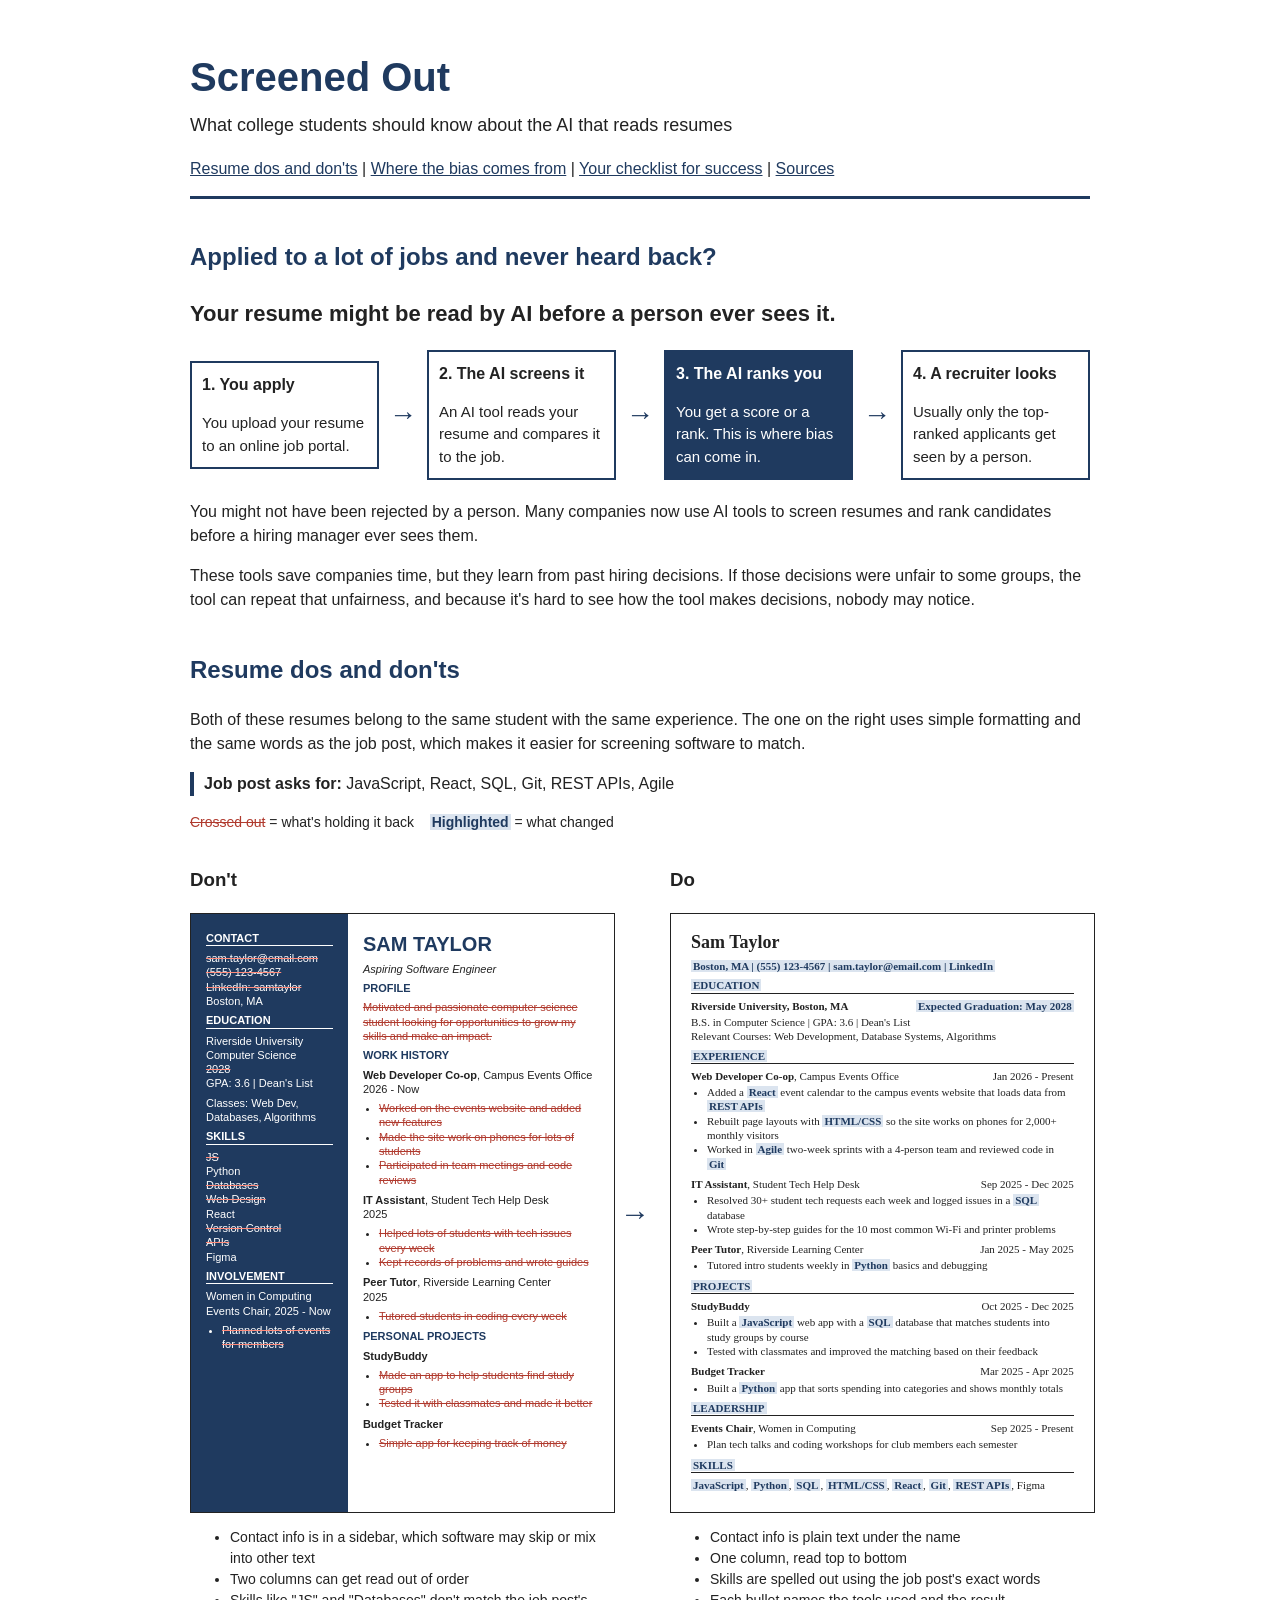
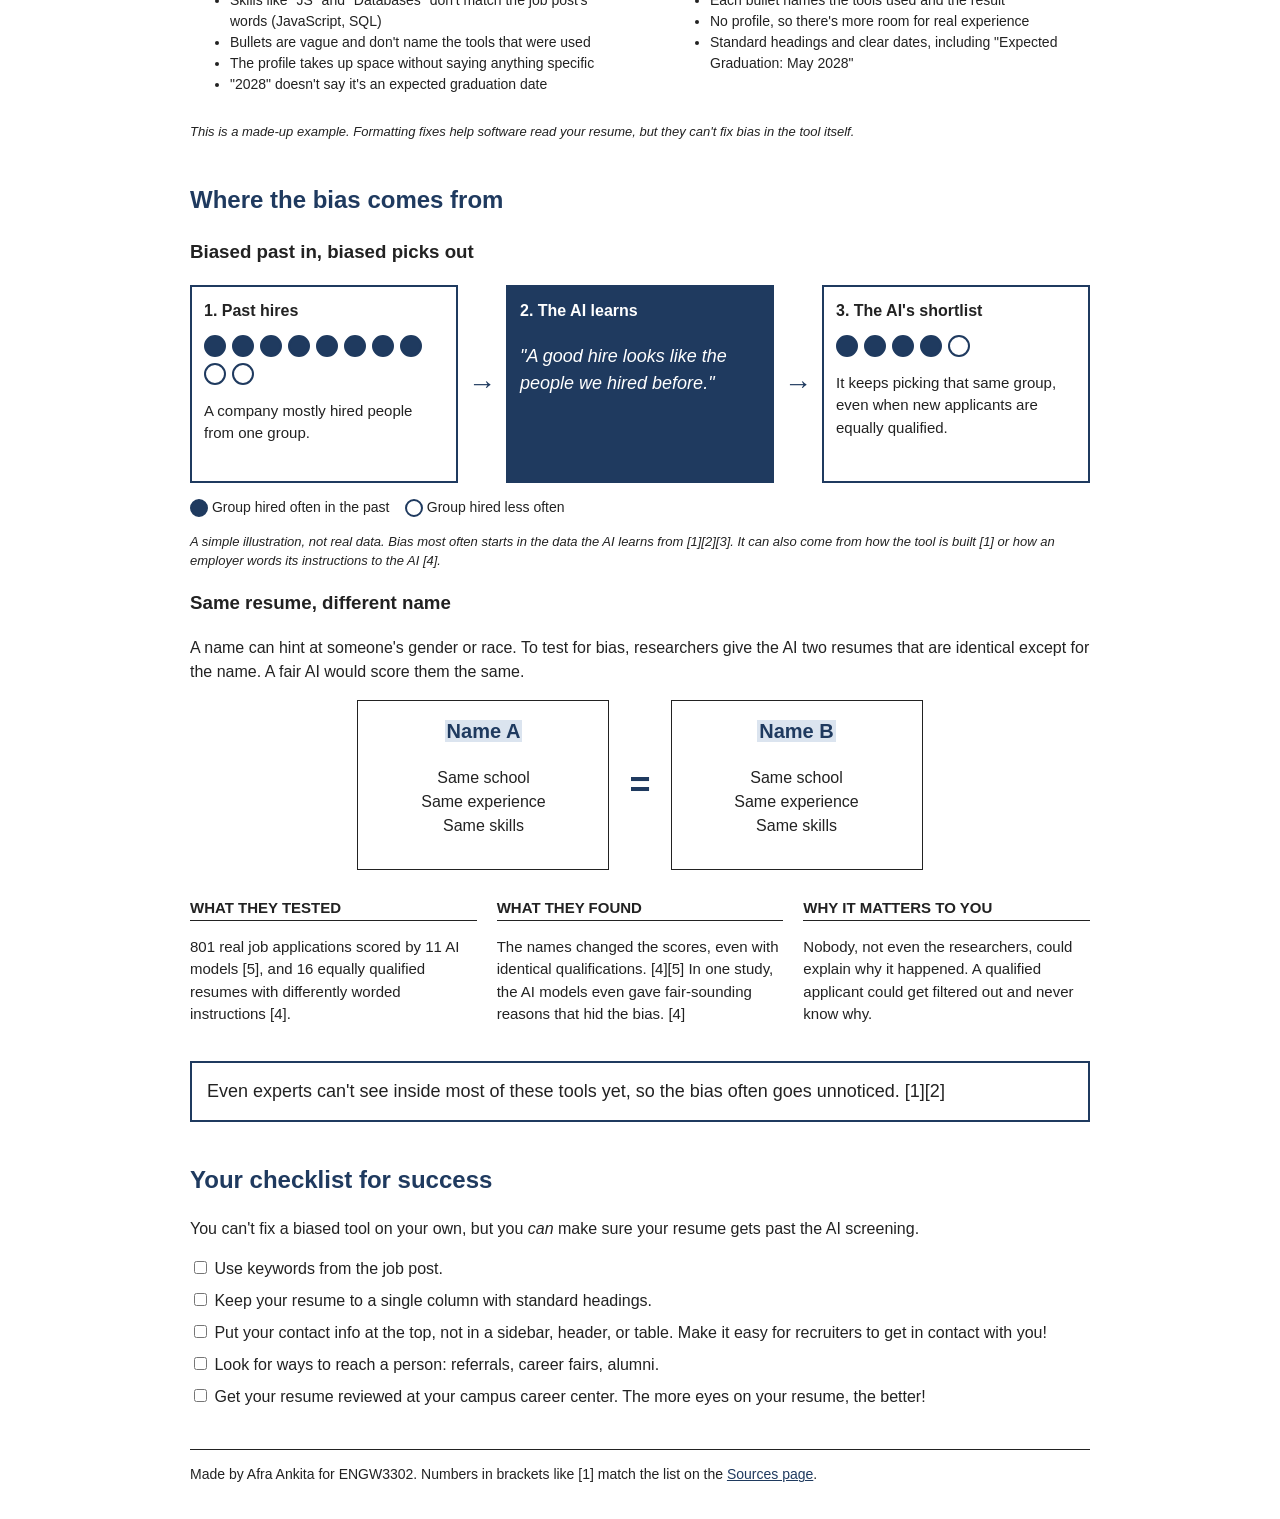
==== index.html @ 03eb6f8f "Add Screened Out draft site for ENGW 3302 Project 3 One-page guide for college students on AI resume" ====
<!DOCTYPE html>
<html lang="en">
<head>
  <meta charset="UTF-8">
  <meta name="viewport" content="width=device-width, initial-scale=1.0">
  <title>Screened Out</title>
  <link rel="stylesheet" href="styles.css">
</head>
<body>

  <header>
    <h1>Screened Out</h1>
    <p class="subtitle">What college students should know about the AI that reads resumes</p>
    <nav>
      <a href="#resumes">Resume dos and don'ts</a> |
      <a href="#bias">Where the bias comes from</a> |
      <a href="#checklist">Your checklist for success</a> |
      <a href="sources.html">Sources</a>
    </nav>
  </header>

  <main>

    <section id="how">
      <h2>Applied to a lot of jobs and never heard back?</h2>
      <p class="hook">Your resume might be read by AI before a person ever sees it.</p>

      <div class="flow">
        <div class="step">
          <strong>1. You apply</strong>
          <p>You upload your resume to an online job portal.</p>
        </div>
        <div class="arrow">&rarr;</div>
        <div class="step">
          <strong>2. The AI screens it</strong>
          <p>An AI tool reads your resume and compares it to the job.</p>
        </div>
        <div class="arrow">&rarr;</div>
        <div class="step highlight">
          <strong>3. The AI ranks you</strong>
          <p>You get a score or a rank. This is where bias can come in.</p>
        </div>
        <div class="arrow">&rarr;</div>
        <div class="step">
          <strong>4. A recruiter looks</strong>
          <p>Usually only the top-ranked applicants get seen by a person.</p>
        </div>
      </div>

      <p>You might not have been rejected by a person. Many companies now use AI tools to screen resumes and rank candidates before a hiring manager ever sees them.</p>
      <p>These tools save companies time, but they learn from past hiring decisions. If those decisions were unfair to some groups, the tool can repeat that unfairness, and because it's hard to see how the tool makes decisions, nobody may notice.</p>
    </section>

    <section id="resumes">
      <h2>Resume dos and don'ts</h2>
      <p>Both of these resumes belong to the same student with the same experience. The one on the right uses simple formatting and the same words as the job post, which makes it easier for screening software to match.</p>

      <p class="job"><strong>Job post asks for:</strong> JavaScript, React, SQL, Git, REST APIs, Agile</p>
      <p class="key"><del>Crossed out</del> = what's holding it back &nbsp;&nbsp; <mark>Highlighted</mark> = what changed</p>

      <div class="pair">
      <div class="col">
        <h3>Don't</h3>
        <div class="resume dont">
          <div class="sidebar">
            <p class="sb-head">Contact</p>
            <p><del>sam.taylor@email.com</del><br><del>(555) 123-4567</del><br><del>LinkedIn: samtaylor</del><br>Boston, MA</p>
            <p class="sb-head">Education</p>
            <p>Riverside University<br>Computer Science<br><del>2028</del><br>GPA: 3.6 | Dean's List</p>
            <p>Classes: Web Dev, Databases, Algorithms</p>
            <p class="sb-head">Skills</p>
            <p><del>JS</del><br>Python<br><del>Databases</del><br><del>Web Design</del><br>React<br><del>Version Control</del><br><del>APIs</del><br>Figma</p>
            <p class="sb-head">Involvement</p>
            <p>Women in Computing<br>Events Chair, 2025 - Now</p>
            <ul>
              <li><del>Planned lots of events for members</del></li>
            </ul>
          </div>
          <div class="main-col">
            <p class="dont-name">SAM TAYLOR</p>
            <p class="dont-title">Aspiring Software Engineer</p>
            <p class="dont-head">Profile</p>
            <p><del>Motivated and passionate computer science student looking for opportunities to grow my skills and make an impact.</del></p>
            <p class="dont-head">Work History</p>
            <p><b>Web Developer Co-op</b>, Campus Events Office<br>2026 - Now</p>
            <ul>
              <li><del>Worked on the events website and added new features</del></li>
              <li><del>Made the site work on phones for lots of students</del></li>
              <li><del>Participated in team meetings and code reviews</del></li>
            </ul>
            <p><b>IT Assistant</b>, Student Tech Help Desk<br>2025</p>
            <ul>
              <li><del>Helped lots of students with tech issues every week</del></li>
              <li><del>Kept records of problems and wrote guides</del></li>
            </ul>
            <p><b>Peer Tutor</b>, Riverside Learning Center<br>2025</p>
            <ul>
              <li><del>Tutored students in coding every week</del></li>
            </ul>
            <p class="dont-head">Personal Projects</p>
            <p><b>StudyBuddy</b></p>
            <ul>
              <li><del>Made an app to help students find study groups</del></li>
              <li><del>Tested it with classmates and made it better</del></li>
            </ul>
            <p><b>Budget Tracker</b></p>
            <ul>
              <li><del>Simple app for keeping track of money</del></li>
            </ul>
          </div>
        </div>
        <ul class="notes">
          <li>Contact info is in a sidebar, which software may skip or mix into other text</li>
          <li>Two columns can get read out of order</li>
          <li>Skills like "JS" and "Databases" don't match the job post's words (JavaScript, SQL)</li>
          <li>Bullets are vague and don't name the tools that were used</li>
          <li>The profile takes up space without saying anything specific</li>
          <li>"2028" doesn't say it's an expected graduation date</li>
        </ul>
      </div>

      <div class="pair-arrow">&rarr;</div>

      <div class="col">
        <h3>Do</h3>
        <div class="resume do">
          <p class="do-name">Sam Taylor</p>
          <p><mark>Boston, MA | (555) 123-4567 | sam.taylor@email.com | LinkedIn</mark></p>

          <p class="r-head"><mark>Education</mark></p>
          <div class="r-row"><b>Riverside University, Boston, MA</b><span><mark>Expected Graduation: May 2028</mark></span></div>
          <p>B.S. in Computer Science | GPA: 3.6 | Dean's List<br>Relevant Courses: Web Development, Database Systems, Algorithms</p>

          <p class="r-head"><mark>Experience</mark></p>
          <div class="r-row"><span><b>Web Developer Co-op</b>, Campus Events Office</span><span>Jan 2026 - Present</span></div>
          <ul>
            <li>Added a <mark>React</mark> event calendar to the campus events website that loads data from <mark>REST APIs</mark></li>
            <li>Rebuilt page layouts with <mark>HTML/CSS</mark> so the site works on phones for 2,000+ monthly visitors</li>
            <li>Worked in <mark>Agile</mark> two-week sprints with a 4-person team and reviewed code in <mark>Git</mark></li>
          </ul>
          <div class="r-row"><span><b>IT Assistant</b>, Student Tech Help Desk</span><span>Sep 2025 - Dec 2025</span></div>
          <ul>
            <li>Resolved 30+ student tech requests each week and logged issues in a <mark>SQL</mark> database</li>
            <li>Wrote step-by-step guides for the 10 most common Wi-Fi and printer problems</li>
          </ul>
          <div class="r-row"><span><b>Peer Tutor</b>, Riverside Learning Center</span><span>Jan 2025 - May 2025</span></div>
          <ul>
            <li>Tutored intro students weekly in <mark>Python</mark> basics and debugging</li>
          </ul>

          <p class="r-head"><mark>Projects</mark></p>
          <div class="r-row"><b>StudyBuddy</b><span>Oct 2025 - Dec 2025</span></div>
          <ul>
            <li>Built a <mark>JavaScript</mark> web app with a <mark>SQL</mark> database that matches students into study groups by course</li>
            <li>Tested with classmates and improved the matching based on their feedback</li>
          </ul>
          <div class="r-row"><b>Budget Tracker</b><span>Mar 2025 - Apr 2025</span></div>
          <ul>
            <li>Built a <mark>Python</mark> app that sorts spending into categories and shows monthly totals</li>
          </ul>

          <p class="r-head"><mark>Leadership</mark></p>
          <div class="r-row"><span><b>Events Chair</b>, Women in Computing</span><span>Sep 2025 - Present</span></div>
          <ul>
            <li>Plan tech talks and coding workshops for club members each semester</li>
          </ul>

          <p class="r-head"><mark>Skills</mark></p>
          <p><mark>JavaScript</mark>, <mark>Python</mark>, <mark>SQL</mark>, <mark>HTML/CSS</mark>, <mark>React</mark>, <mark>Git</mark>, <mark>REST APIs</mark>, Figma</p>
        </div>
        <ul class="notes">
          <li>Contact info is plain text under the name</li>
          <li>One column, read top to bottom</li>
          <li>Skills are spelled out using the job post's exact words</li>
          <li>Each bullet names the tools used and the result</li>
          <li>No profile, so there's more room for real experience</li>
          <li>Standard headings and clear dates, including "Expected Graduation: May 2028"</li>
        </ul>
      </div>
      </div>

      <p class="small">This is a made-up example. Formatting fixes help software read your resume, but they can't fix bias in the tool itself.</p>
    </section>

    <section id="bias">
      <h2>Where the bias comes from</h2>

      <h3>Biased past in, biased picks out</h3>
      <div class="learn" id="learn">
        <div class="learn-step">
          <strong>1. Past hires</strong>
          <div class="dots">
            <i class="f"></i><i class="f"></i><i class="f"></i><i class="f"></i><i class="f"></i>
            <i class="f"></i><i class="f"></i><i class="f"></i><i class="o"></i><i class="o"></i>
          </div>
          <p>A company mostly hired people from one group.</p>
        </div>
        <div class="arrow">&rarr;</div>
        <div class="learn-step highlight">
          <strong>2. The AI learns</strong>
          <p class="learn-quote">"A good hire looks like the people we hired before."</p>
        </div>
        <div class="arrow">&rarr;</div>
        <div class="learn-step">
          <strong>3. The AI's shortlist</strong>
          <div class="dots">
            <i class="f"></i><i class="f"></i><i class="f"></i><i class="f"></i><i class="o"></i>
          </div>
          <p>It keeps picking that same group, even when new applicants are equally qualified.</p>
        </div>
      </div>
      <p class="legend"><i class="f"></i> Group hired often in the past &nbsp;&nbsp; <i class="o"></i> Group hired less often</p>
      <p class="small">A simple illustration, not real data. Bias most often starts in the data the AI learns from [1][2][3]. It can also come from how the tool is built [1] or how an employer words its instructions to the AI [4].</p>

      <h3>Same resume, different name</h3>
      <p>A name can hint at someone's gender or race. To test for bias, researchers give the AI two resumes that are identical except for the name. A fair AI would score them the same.</p>
      <div class="swap">
        <div class="swap-card">
          <p class="swap-name"><mark>Name A</mark></p>
          <p>Same school<br>Same experience<br>Same skills</p>
        </div>
        <div class="swap-equals">=</div>
        <div class="swap-card">
          <p class="swap-name"><mark>Name B</mark></p>
          <p>Same school<br>Same experience<br>Same skills</p>
        </div>
      </div>
      <div class="study-notes">
        <div>
          <p class="r-head">What they tested</p>
          <p>801 real job applications scored by 11 AI models [5], and 16 equally qualified resumes with differently worded instructions [4].</p>
        </div>
        <div>
          <p class="r-head">What they found</p>
          <p>The names changed the scores, even with identical qualifications. [4][5] In one study, the AI models even gave fair-sounding reasons that hid the bias. [4]</p>
        </div>
        <div>
          <p class="r-head">Why it matters to you</p>
          <p>Nobody, not even the researchers, could explain why it happened. A qualified applicant could get filtered out and never know why.</p>
        </div>
      </div>

      <p class="box">Even experts can't see inside most of these tools yet, so the bias often goes unnoticed. [1][2]</p>
    </section>

    <section id="checklist">
      <h2>Your checklist for success</h2>
      <p>You can't fix a biased tool on your own, but you <i>can</i> make sure your resume gets past the AI screening.</p>
      <ul class="checks">
        <li><label><input type="checkbox"> Use keywords from the job post.</label></li>
        <li><label><input type="checkbox"> Keep your resume to a single column with standard headings.</label></li>
        <li><label><input type="checkbox"> Put your contact info at the top, not in a sidebar, header, or table. Make it easy for recruiters to get in contact with you!</label></li>
        <li><label><input type="checkbox"> Look for ways to reach a person: referrals, career fairs, alumni.</label></li>
        <li><label><input type="checkbox"> Get your resume reviewed at your campus career center. The more eyes on your resume, the better!</label></li>
      </ul>
    </section>

  </main>

  <footer>
    <p>Made by Afra Ankita for ENGW3302. Numbers in brackets like [1] match the list on the <a href="sources.html">Sources page</a>.</p>
  </footer>

  <script>
    // fade in the steps when they scroll into view
    var chart = document.getElementById("learn");
    var watcher = new IntersectionObserver(function (entries) {
      if (entries[0].isIntersecting) {
        chart.classList.add("show");
        watcher.disconnect();
      }
    }, { threshold: 0.4 });
    watcher.observe(chart);
  </script>

</body>
</html>
---- styles.css ----
/* Colors: white, dark gray, navy */

body {
  font-family: Arial, Helvetica, sans-serif;
  color: #222222;
  background-color: #ffffff;
  max-width: 900px;
  margin: 0 auto;
  padding: 20px;
  line-height: 1.5;
}

a {
  color: #1f3a5f;
}

header {
  border-bottom: 3px solid #1f3a5f;
  padding-bottom: 15px;
  margin-bottom: 20px;
}

h1 {
  color: #1f3a5f;
  font-size: 40px;
  margin-bottom: 5px;
}

.subtitle {
  font-size: 18px;
  margin-top: 0;
}

h2 {
  color: #1f3a5f;
  margin-top: 40px;
}

section {
  margin-bottom: 30px;
}

.hook {
  font-size: 22px;
  font-weight: bold;
  margin-bottom: 20px;
}

/* flow diagram */
.flow {
  display: flex;
  align-items: center;
  gap: 10px;
  margin-bottom: 20px;
}

.step {
  border: 2px solid #1f3a5f;
  padding: 10px;
  flex: 1;
}

.step p {
  margin-bottom: 0;
  font-size: 15px;
}

.step.highlight {
  background-color: #1f3a5f;
  color: #ffffff;
}

.arrow {
  font-size: 28px;
  color: #1f3a5f;
}

/* resumes: two A4 pages side by side */
.pair {
  display: grid;
  grid-template-columns: minmax(0, 1fr) 40px minmax(0, 1fr);
  column-gap: 10px;
}

/* lets the headings, resumes, and notes line up in rows,
   so both resumes always end up the same size */
.col {
  display: contents;
}

.col:first-child > * {
  grid-column: 1;
}

.col:last-child > * {
  grid-column: 3;
}

.col > h3 {
  grid-row: 1;
}

.col > .resume {
  grid-row: 2;
  align-self: stretch;
}

.col > .notes {
  grid-row: 3;
}

.resume {
  aspect-ratio: 210 / 297;
  box-sizing: border-box;
  border: 1px solid #222222;
  font-size: 11px;
  line-height: 1.3;
  font-family: "Times New Roman", Times, serif;
}

.resume p {
  margin: 2px 0 5px 0;
}

.pair-arrow {
  grid-column: 2;
  grid-row: 2;
  font-size: 30px;
  color: #1f3a5f;
  align-self: center;
}

/* the "don't" resume: a two-column template with a sidebar */
.resume.dont {
  display: flex;
  font-family: Arial, Helvetica, sans-serif;
}

.sidebar {
  background-color: #1f3a5f;
  color: #ffffff;
  width: 35%;
  padding: 15px;
}

.sidebar del {
  color: #ffffff;
  text-decoration-color: #ff8a7a;
}

.sb-head {
  font-weight: bold;
  text-transform: uppercase;
  border-bottom: 1px solid #ffffff;
  margin-top: 12px;
}

.main-col {
  width: 65%;
  padding: 15px;
}

.dont-name {
  font-size: 20px;
  font-weight: bold;
  color: #1f3a5f;
  margin: 0;
}

.dont-title {
  font-style: italic;
  margin-top: 0;
}

.dont-head {
  font-weight: bold;
  color: #1f3a5f;
  text-transform: uppercase;
  margin-top: 15px;
}

/* the "do" resume: a standard one-column template */
.resume.do {
  padding: 15px 20px;
}

.do-name {
  font-size: 18px;
  font-weight: bold;
  margin-bottom: 0;
}

.resume ul {
  margin: 2px 0 6px 0;
  padding-left: 16px;
}

.job {
  border-left: 4px solid #1f3a5f;
  padding-left: 10px;
}

.key {
  font-size: 14px;
}

.r-head {
  font-weight: bold;
  text-transform: uppercase;
  border-bottom: 1px solid #222222;
  margin-top: 7px;
}

del {
  color: #b03a2e;
  text-decoration-color: #b03a2e;
}

mark {
  background-color: #dbe4ef;
  color: #1f3a5f;
  font-weight: bold;
  padding: 0 2px;
}

/* "biased past in, biased picks out" visual */
.learn {
  display: flex;
  align-items: center;
  gap: 10px;
  margin: 15px 0 10px 0;
}

.learn-step {
  flex: 1;
  border: 2px solid #1f3a5f;
  padding: 12px;
  min-height: 170px;
  opacity: 0;
  transition: opacity 0.6s ease-out;
}

.learn-step p {
  font-size: 15px;
  margin-bottom: 0;
}

.learn-step.highlight {
  background-color: #1f3a5f;
  color: #ffffff;
}

.learn-step .learn-quote {
  font-size: 18px;
  font-style: italic;
  margin-top: 20px;
}

.dots {
  display: flex;
  flex-wrap: wrap;
  gap: 6px;
  margin: 12px 0;
}

.dots i, .legend i {
  display: inline-block;
  width: 18px;
  height: 18px;
  border-radius: 50%;
  border: 2px solid #1f3a5f;
}

.dots i.f, .legend i.f {
  background-color: #1f3a5f;
}

.legend {
  font-size: 14px;
}

.legend i {
  vertical-align: middle;
  width: 14px;
  height: 14px;
}

.learn.show .learn-step {
  opacity: 1;
}
.learn.show .learn-step:nth-child(3) { transition-delay: 0.4s; }
.learn.show .learn-step:nth-child(5) { transition-delay: 0.8s; }

.r-row {
  display: flex;
  justify-content: space-between;
  gap: 8px;
}

.notes {
  font-size: 14px;
}

.small {
  font-size: 13px;
  font-style: italic;
}

/* name swap */
.swap {
  display: flex;
  align-items: center;
  justify-content: center;
  gap: 20px;
  margin: 15px 0;
}

.swap-card {
  border: 1px solid #222222;
  padding: 15px 25px;
  text-align: center;
  width: 200px;
}

.swap-name {
  font-size: 20px;
  margin-top: 0;
}

.study-notes {
  display: flex;
  gap: 20px;
  margin: 20px 0;
}

.study-notes div {
  flex: 1;
  font-size: 15px;
}

.swap-equals {
  font-size: 36px;
  font-weight: bold;
  color: #1f3a5f;
}

.box {
  border: 2px solid #1f3a5f;
  padding: 15px;
  font-size: 18px;
}

/* checklist */
.checks {
  list-style: none;
  padding-left: 0;
}

.checks li {
  margin-bottom: 8px;
}

footer {
  border-top: 1px solid #222222;
  margin-top: 40px;
  font-size: 14px;
}

/* phones */
@media (max-width: 700px) {
  .flow, .compare, .swap, .study-notes {
    flex-direction: column;
  }
  .pair {
    display: block;
  }
  .pair-arrow {
    text-align: center;
    transform: rotate(90deg);
  }
  .arrow {
    transform: rotate(90deg);
  }
  .learn {
    flex-direction: column;
  }
  .learn-step {
    width: 100%;
    min-height: 0;
  }
}

@media (prefers-reduced-motion: reduce) {
  .learn-step {
    opacity: 1;
    transition: none;
  }
}
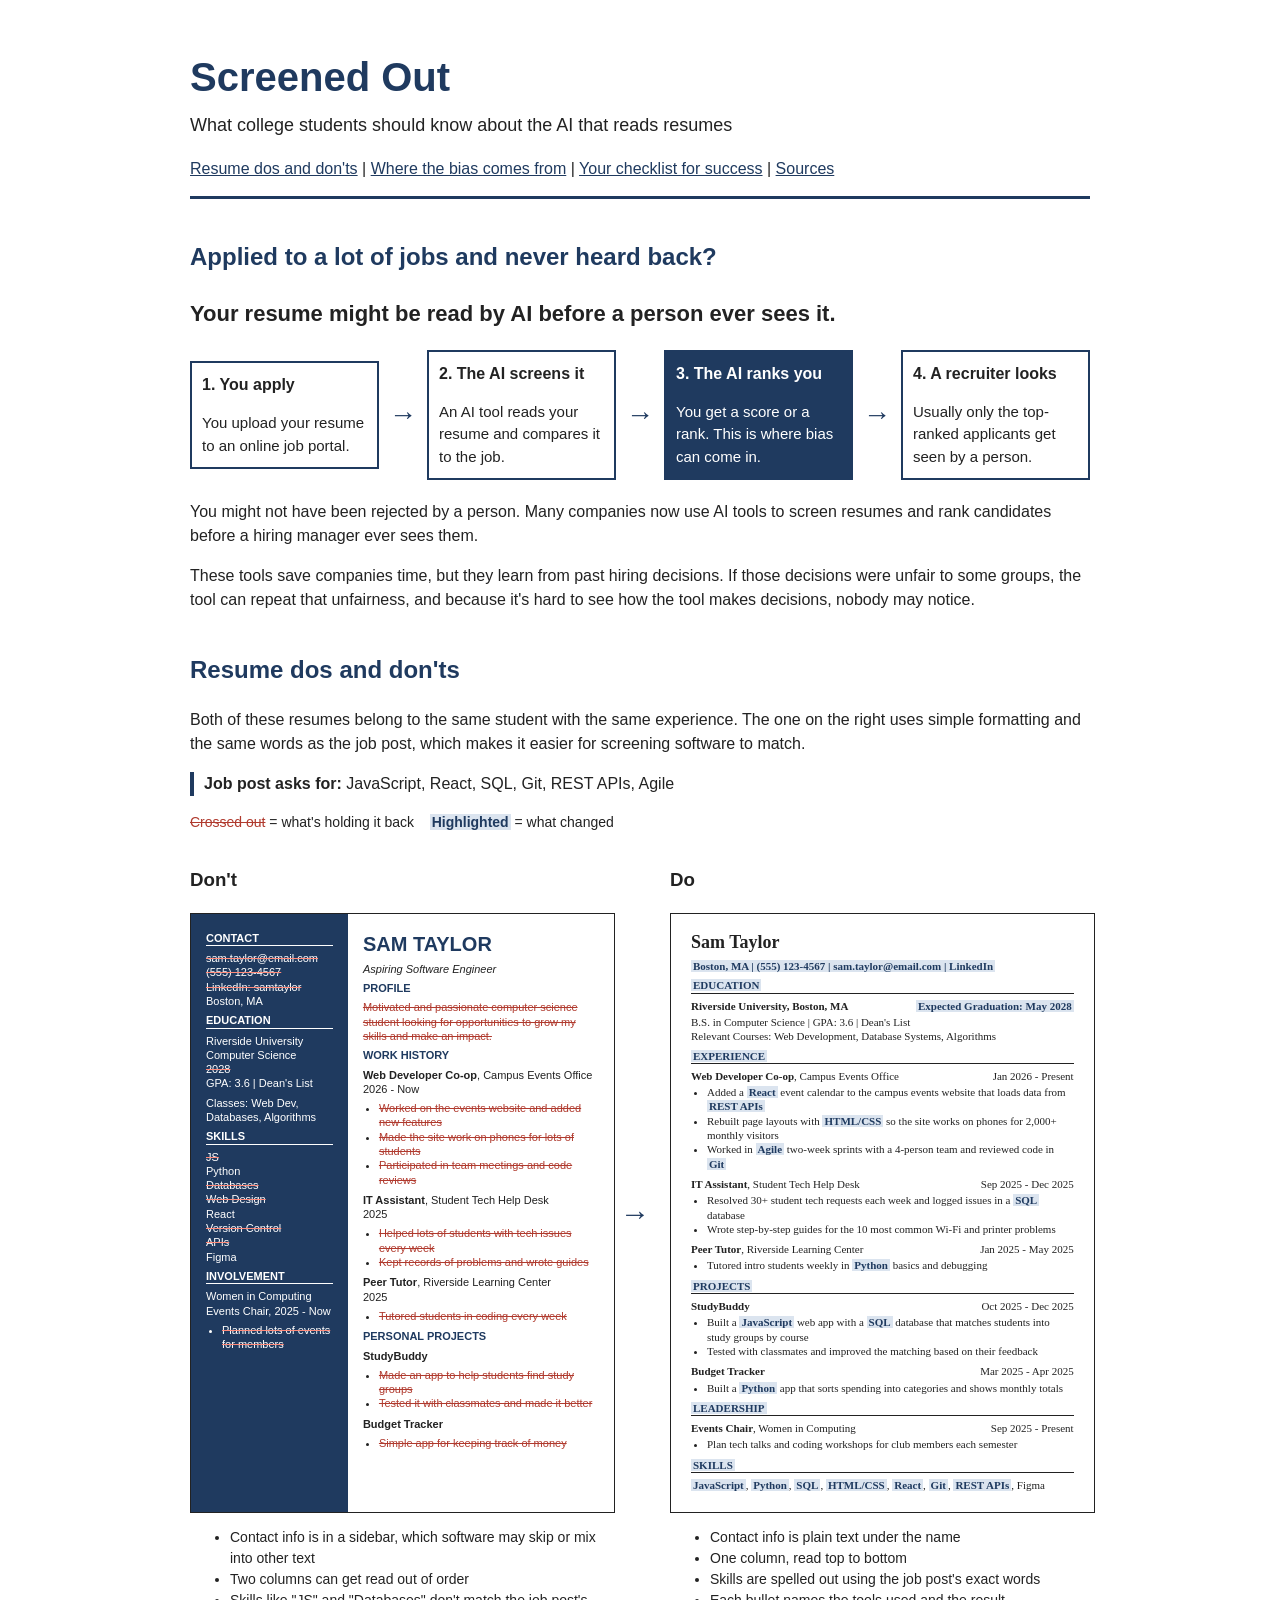
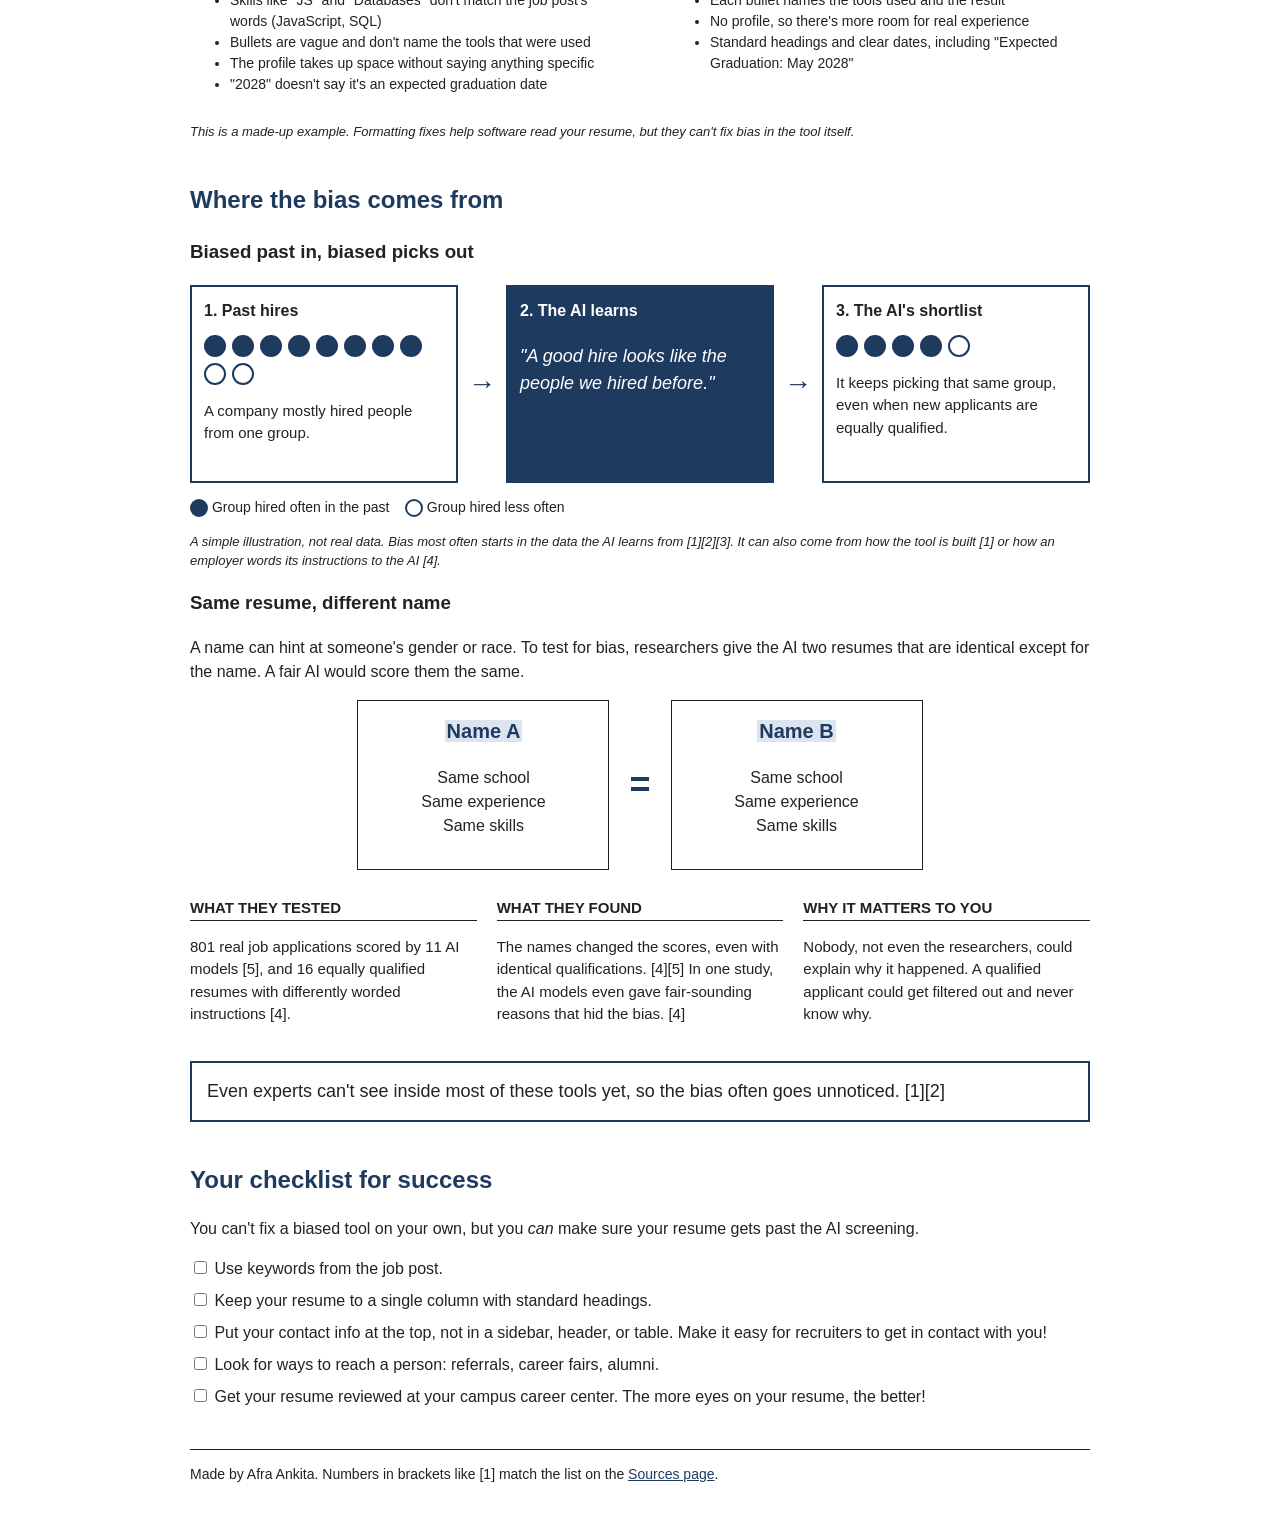
==== commit ad8639db: "updated footer text" ====
--- a/index.html
+++ b/index.html
@@ -258,7 +258,7 @@
   </main>
 
   <footer>
-    <p>Made by Afra Ankita for ENGW3302. Numbers in brackets like [1] match the list on the <a href="sources.html">Sources page</a>.</p>
+    <p>Made by Afra Ankita. Numbers in brackets like [1] match the list on the <a href="sources.html">Sources page</a>.</p>
   </footer>
 
   <script>
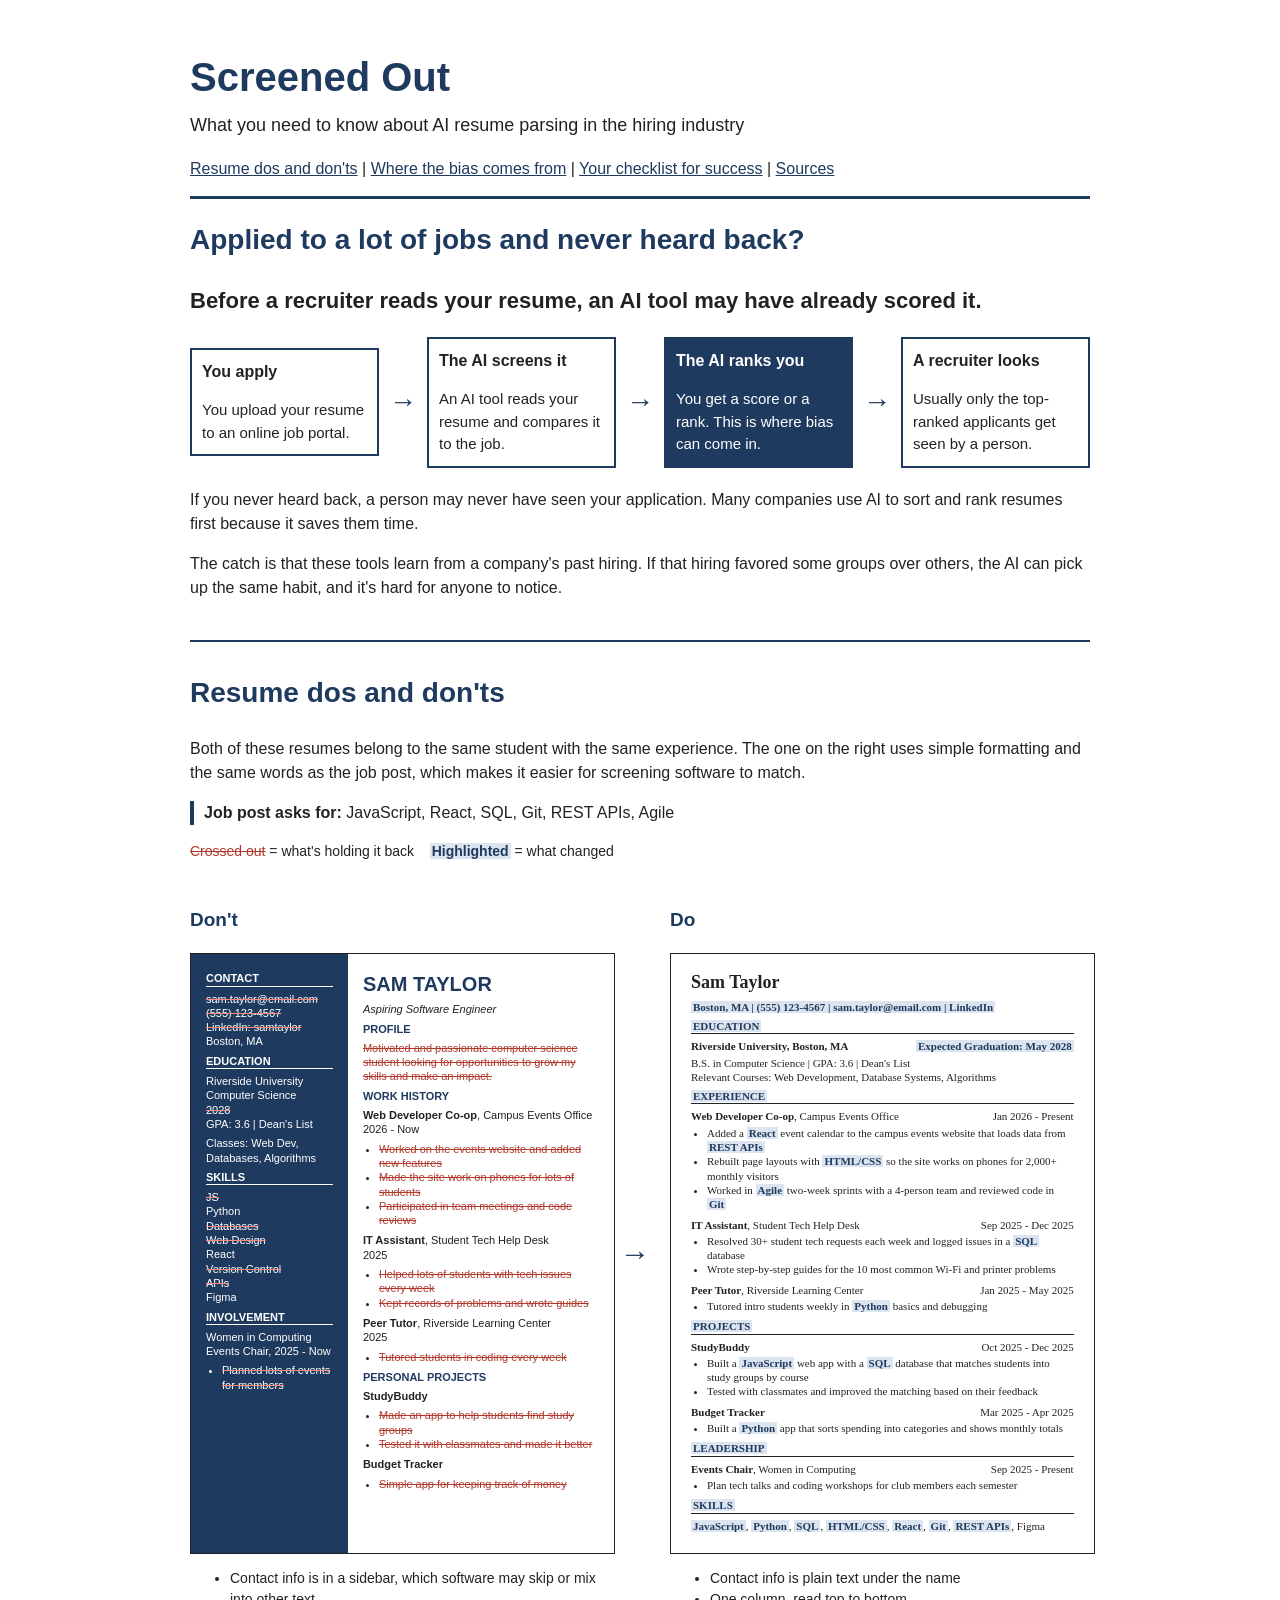
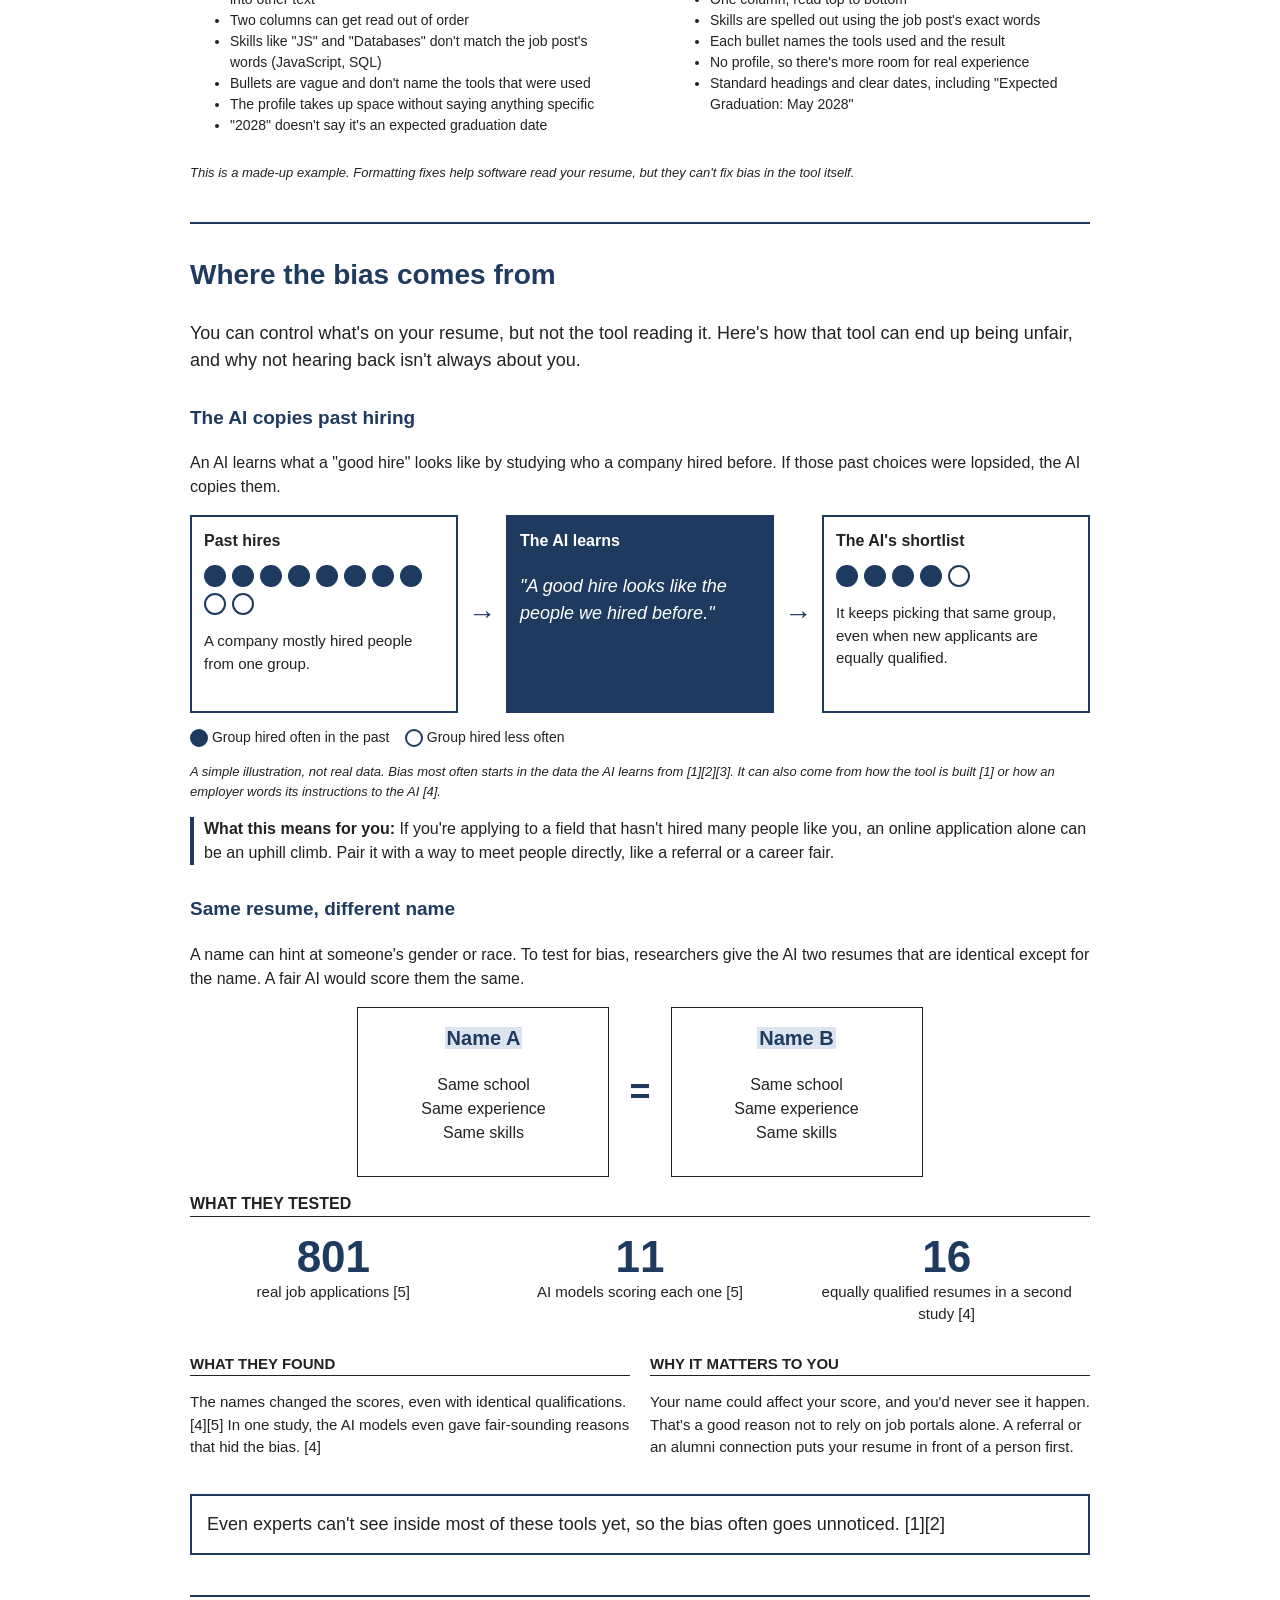
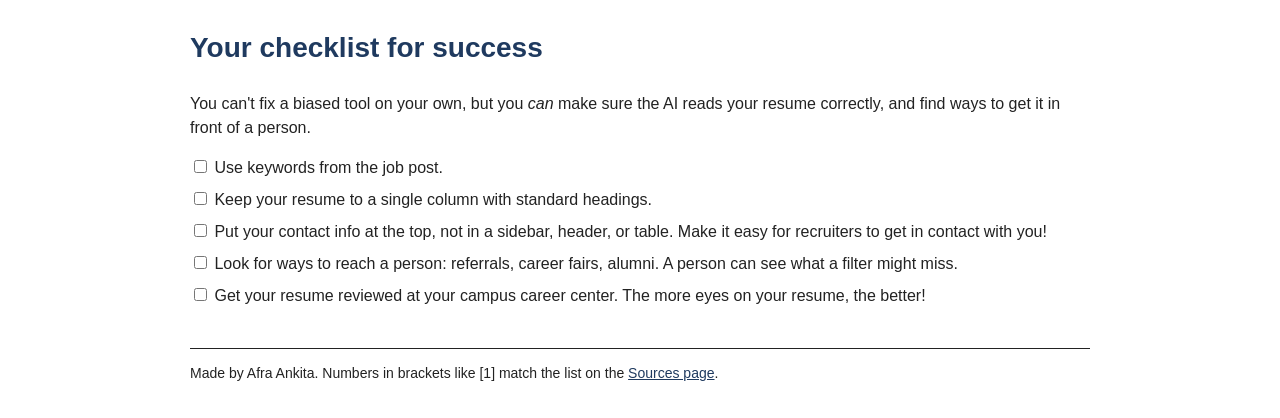
==== commit 4f83cc13: "Revise copy for clarity, add takeaways and stat callouts, update README" ====
--- a/index.html
+++ b/index.html
@@ -10,7 +10,7 @@
 
   <header>
     <h1>Screened Out</h1>
-    <p class="subtitle">What college students should know about the AI that reads resumes</p>
+    <p class="subtitle">What you need to know about AI resume parsing in the hiring industry</p>
     <nav>
       <a href="#resumes">Resume dos and don'ts</a> |
       <a href="#bias">Where the bias comes from</a> |
@@ -23,32 +23,32 @@
 
     <section id="how">
       <h2>Applied to a lot of jobs and never heard back?</h2>
-      <p class="hook">Your resume might be read by AI before a person ever sees it.</p>
+      <p class="hook">Before a recruiter reads your resume, an AI tool may have already scored it.</p>
 
       <div class="flow">
         <div class="step">
-          <strong>1. You apply</strong>
+          <strong>You apply</strong>
           <p>You upload your resume to an online job portal.</p>
         </div>
         <div class="arrow">&rarr;</div>
         <div class="step">
-          <strong>2. The AI screens it</strong>
+          <strong>The AI screens it</strong>
           <p>An AI tool reads your resume and compares it to the job.</p>
         </div>
         <div class="arrow">&rarr;</div>
         <div class="step highlight">
-          <strong>3. The AI ranks you</strong>
+          <strong>The AI ranks you</strong>
           <p>You get a score or a rank. This is where bias can come in.</p>
         </div>
         <div class="arrow">&rarr;</div>
         <div class="step">
-          <strong>4. A recruiter looks</strong>
+          <strong>A recruiter looks</strong>
           <p>Usually only the top-ranked applicants get seen by a person.</p>
         </div>
       </div>
 
-      <p>You might not have been rejected by a person. Many companies now use AI tools to screen resumes and rank candidates before a hiring manager ever sees them.</p>
-      <p>These tools save companies time, but they learn from past hiring decisions. If those decisions were unfair to some groups, the tool can repeat that unfairness, and because it's hard to see how the tool makes decisions, nobody may notice.</p>
+      <p>If you never heard back, a person may never have seen your application. Many companies use AI to sort and rank resumes first because it saves them time.</p>
+      <p>The catch is that these tools learn from a company's past hiring. If that hiring favored some groups over others, the AI can pick up the same habit, and it's hard for anyone to notice.</p>
     </section>
 
     <section id="resumes">
@@ -184,11 +184,13 @@
 
     <section id="bias">
       <h2>Where the bias comes from</h2>
-
-      <h3>Biased past in, biased picks out</h3>
+      <p class="bridge">You can control what's on your resume, but not the tool reading it. Here's how that tool can end up being unfair, and why not hearing back isn't always about you.</p>
+
+      <h3>The AI copies past hiring</h3>
+      <p>An AI learns what a "good hire" looks like by studying who a company hired before. If those past choices were lopsided, the AI copies them.</p>
       <div class="learn" id="learn">
         <div class="learn-step">
-          <strong>1. Past hires</strong>
+          <strong>Past hires</strong>
           <div class="dots">
             <i class="f"></i><i class="f"></i><i class="f"></i><i class="f"></i><i class="f"></i>
             <i class="f"></i><i class="f"></i><i class="f"></i><i class="o"></i><i class="o"></i>
@@ -197,12 +199,12 @@
         </div>
         <div class="arrow">&rarr;</div>
         <div class="learn-step highlight">
-          <strong>2. The AI learns</strong>
+          <strong>The AI learns</strong>
           <p class="learn-quote">"A good hire looks like the people we hired before."</p>
         </div>
         <div class="arrow">&rarr;</div>
         <div class="learn-step">
-          <strong>3. The AI's shortlist</strong>
+          <strong>The AI's shortlist</strong>
           <div class="dots">
             <i class="f"></i><i class="f"></i><i class="f"></i><i class="f"></i><i class="o"></i>
           </div>
@@ -211,6 +213,7 @@
       </div>
       <p class="legend"><i class="f"></i> Group hired often in the past &nbsp;&nbsp; <i class="o"></i> Group hired less often</p>
       <p class="small">A simple illustration, not real data. Bias most often starts in the data the AI learns from [1][2][3]. It can also come from how the tool is built [1] or how an employer words its instructions to the AI [4].</p>
+      <p class="takeaway"><b>What this means for you:</b> If you're applying to a field that hasn't hired many people like you, an online application alone can be an uphill climb. Pair it with a way to meet people directly, like a referral or a career fair.</p>
 
       <h3>Same resume, different name</h3>
       <p>A name can hint at someone's gender or race. To test for bias, researchers give the AI two resumes that are identical except for the name. A fair AI would score them the same.</p>
@@ -225,18 +228,30 @@
           <p>Same school<br>Same experience<br>Same skills</p>
         </div>
       </div>
+      <p class="r-head">What they tested</p>
+      <div class="stats">
+        <div class="stat">
+          <p class="stat-num">801</p>
+          <p>real job applications [5]</p>
+        </div>
+        <div class="stat">
+          <p class="stat-num">11</p>
+          <p>AI models scoring each one [5]</p>
+        </div>
+        <div class="stat">
+          <p class="stat-num">16</p>
+          <p>equally qualified resumes in a second study [4]</p>
+        </div>
+      </div>
+
       <div class="study-notes">
-        <div>
-          <p class="r-head">What they tested</p>
-          <p>801 real job applications scored by 11 AI models [5], and 16 equally qualified resumes with differently worded instructions [4].</p>
-        </div>
         <div>
           <p class="r-head">What they found</p>
           <p>The names changed the scores, even with identical qualifications. [4][5] In one study, the AI models even gave fair-sounding reasons that hid the bias. [4]</p>
         </div>
         <div>
           <p class="r-head">Why it matters to you</p>
-          <p>Nobody, not even the researchers, could explain why it happened. A qualified applicant could get filtered out and never know why.</p>
+          <p>Your name could affect your score, and you'd never see it happen. That's a good reason not to rely on job portals alone. A referral or an alumni connection puts your resume in front of a person first.</p>
         </div>
       </div>
 
@@ -245,12 +260,12 @@
 
     <section id="checklist">
       <h2>Your checklist for success</h2>
-      <p>You can't fix a biased tool on your own, but you <i>can</i> make sure your resume gets past the AI screening.</p>
+      <p>You can't fix a biased tool on your own, but you <i>can</i> make sure the AI reads your resume correctly, and find ways to get it in front of a person.</p>
       <ul class="checks">
         <li><label><input type="checkbox"> Use keywords from the job post.</label></li>
         <li><label><input type="checkbox"> Keep your resume to a single column with standard headings.</label></li>
         <li><label><input type="checkbox"> Put your contact info at the top, not in a sidebar, header, or table. Make it easy for recruiters to get in contact with you!</label></li>
-        <li><label><input type="checkbox"> Look for ways to reach a person: referrals, career fairs, alumni.</label></li>
+        <li><label><input type="checkbox"> Look for ways to reach a person: referrals, career fairs, alumni. A person can see what a filter might miss.</label></li>
         <li><label><input type="checkbox"> Get your resume reviewed at your campus career center. The more eyes on your resume, the better!</label></li>
       </ul>
     </section>
--- a/styles.css
+++ b/styles.css
@@ -33,11 +33,33 @@
 
 h2 {
   color: #1f3a5f;
-  margin-top: 40px;
+  font-size: 28px;
+  margin-top: 0;
+}
+
+h3 {
+  color: #1f3a5f;
+  font-size: 19px;
+  margin-top: 30px;
 }
 
 section {
-  margin-bottom: 30px;
+  margin-bottom: 40px;
+}
+
+/* navy line between the main sections */
+section + section {
+  border-top: 2px solid #1f3a5f;
+  padding-top: 30px;
+}
+
+.bridge {
+  font-size: 18px;
+}
+
+.takeaway {
+  border-left: 4px solid #1f3a5f;
+  padding-left: 10px;
 }
 
 .hook {
@@ -327,6 +349,29 @@
   margin-top: 0;
 }
 
+.stats {
+  display: flex;
+  gap: 20px;
+  margin-bottom: 10px;
+}
+
+.stat {
+  flex: 1;
+  text-align: center;
+}
+
+.stat p {
+  margin: 0;
+  font-size: 15px;
+}
+
+.stat .stat-num {
+  font-size: 44px;
+  font-weight: bold;
+  color: #1f3a5f;
+  line-height: 1.1;
+}
+
 .study-notes {
   display: flex;
   gap: 20px;
@@ -368,7 +413,7 @@
 
 /* phones */
 @media (max-width: 700px) {
-  .flow, .compare, .swap, .study-notes {
+  .flow, .compare, .swap, .study-notes, .stats {
     flex-direction: column;
   }
   .pair {
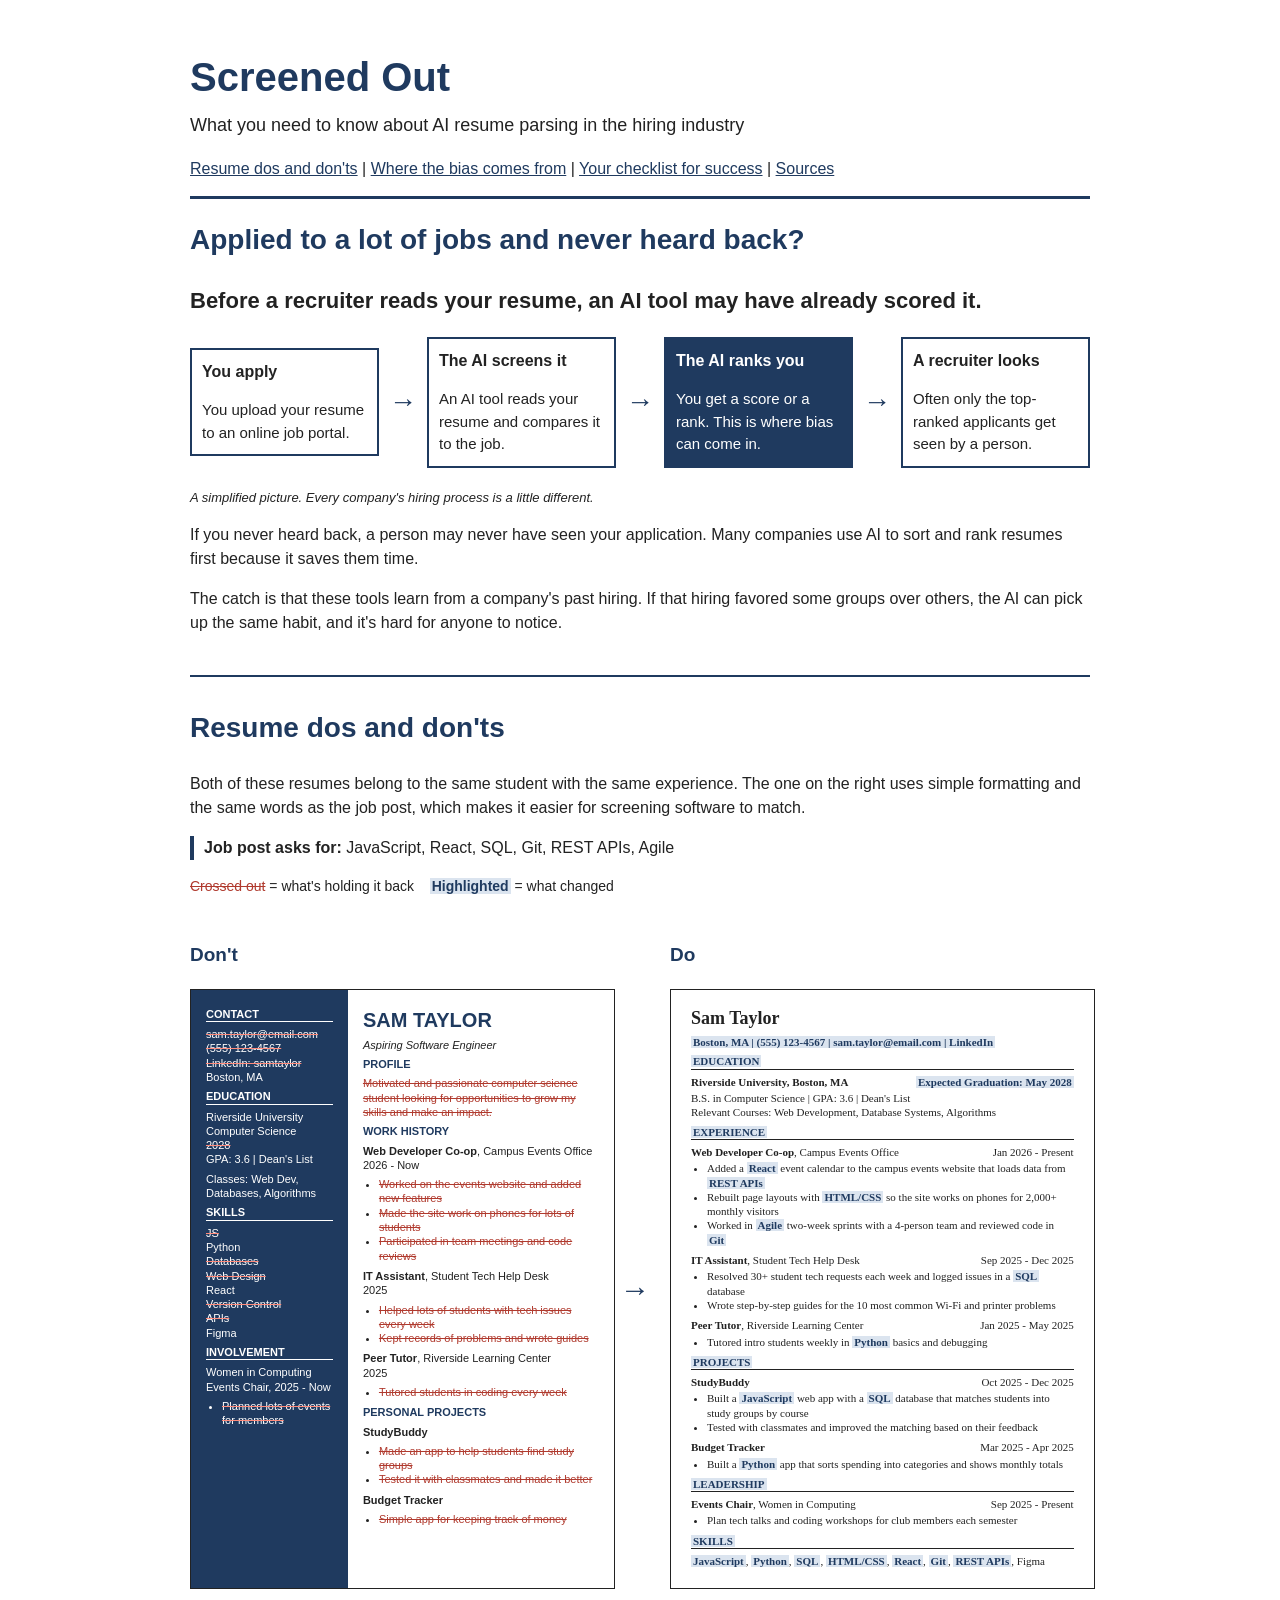
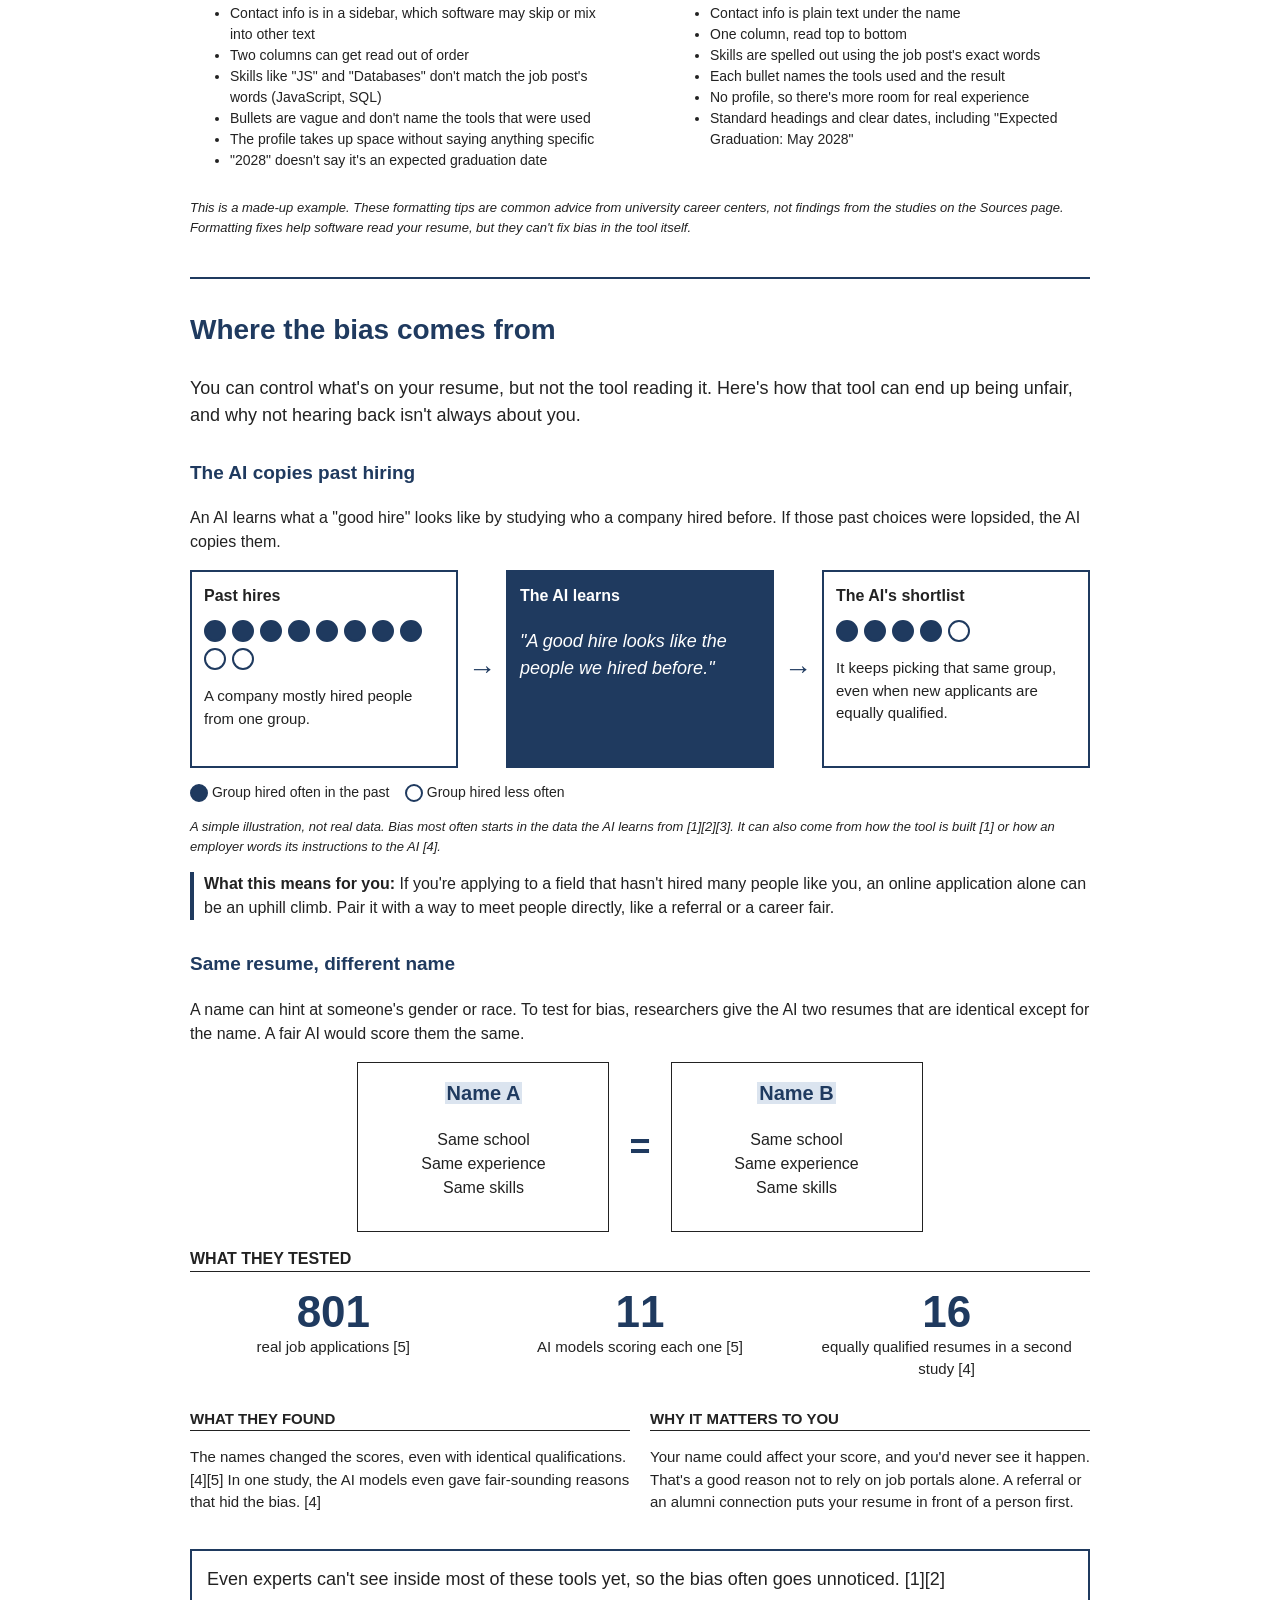
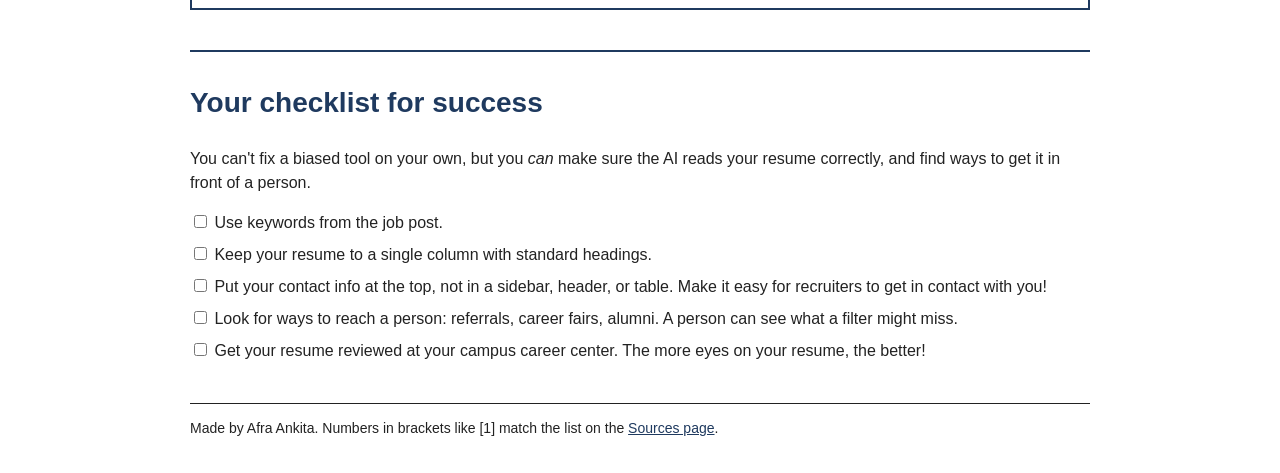
==== commit 1971be7b: "Add notes clarifying general resume advice and simplified hiring flow" ====
--- a/index.html
+++ b/index.html
@@ -43,9 +43,10 @@
         <div class="arrow">&rarr;</div>
         <div class="step">
           <strong>A recruiter looks</strong>
-          <p>Usually only the top-ranked applicants get seen by a person.</p>
-        </div>
-      </div>
+          <p>Often only the top-ranked applicants get seen by a person.</p>
+        </div>
+      </div>
+      <p class="small">A simplified picture. Every company's hiring process is a little different.</p>
 
       <p>If you never heard back, a person may never have seen your application. Many companies use AI to sort and rank resumes first because it saves them time.</p>
       <p>The catch is that these tools learn from a company's past hiring. If that hiring favored some groups over others, the AI can pick up the same habit, and it's hard for anyone to notice.</p>
@@ -179,7 +180,7 @@
       </div>
       </div>
 
-      <p class="small">This is a made-up example. Formatting fixes help software read your resume, but they can't fix bias in the tool itself.</p>
+      <p class="small">This is a made-up example. These formatting tips are common advice from university career centers, not findings from the studies on the Sources page. Formatting fixes help software read your resume, but they can't fix bias in the tool itself.</p>
     </section>
 
     <section id="bias">
